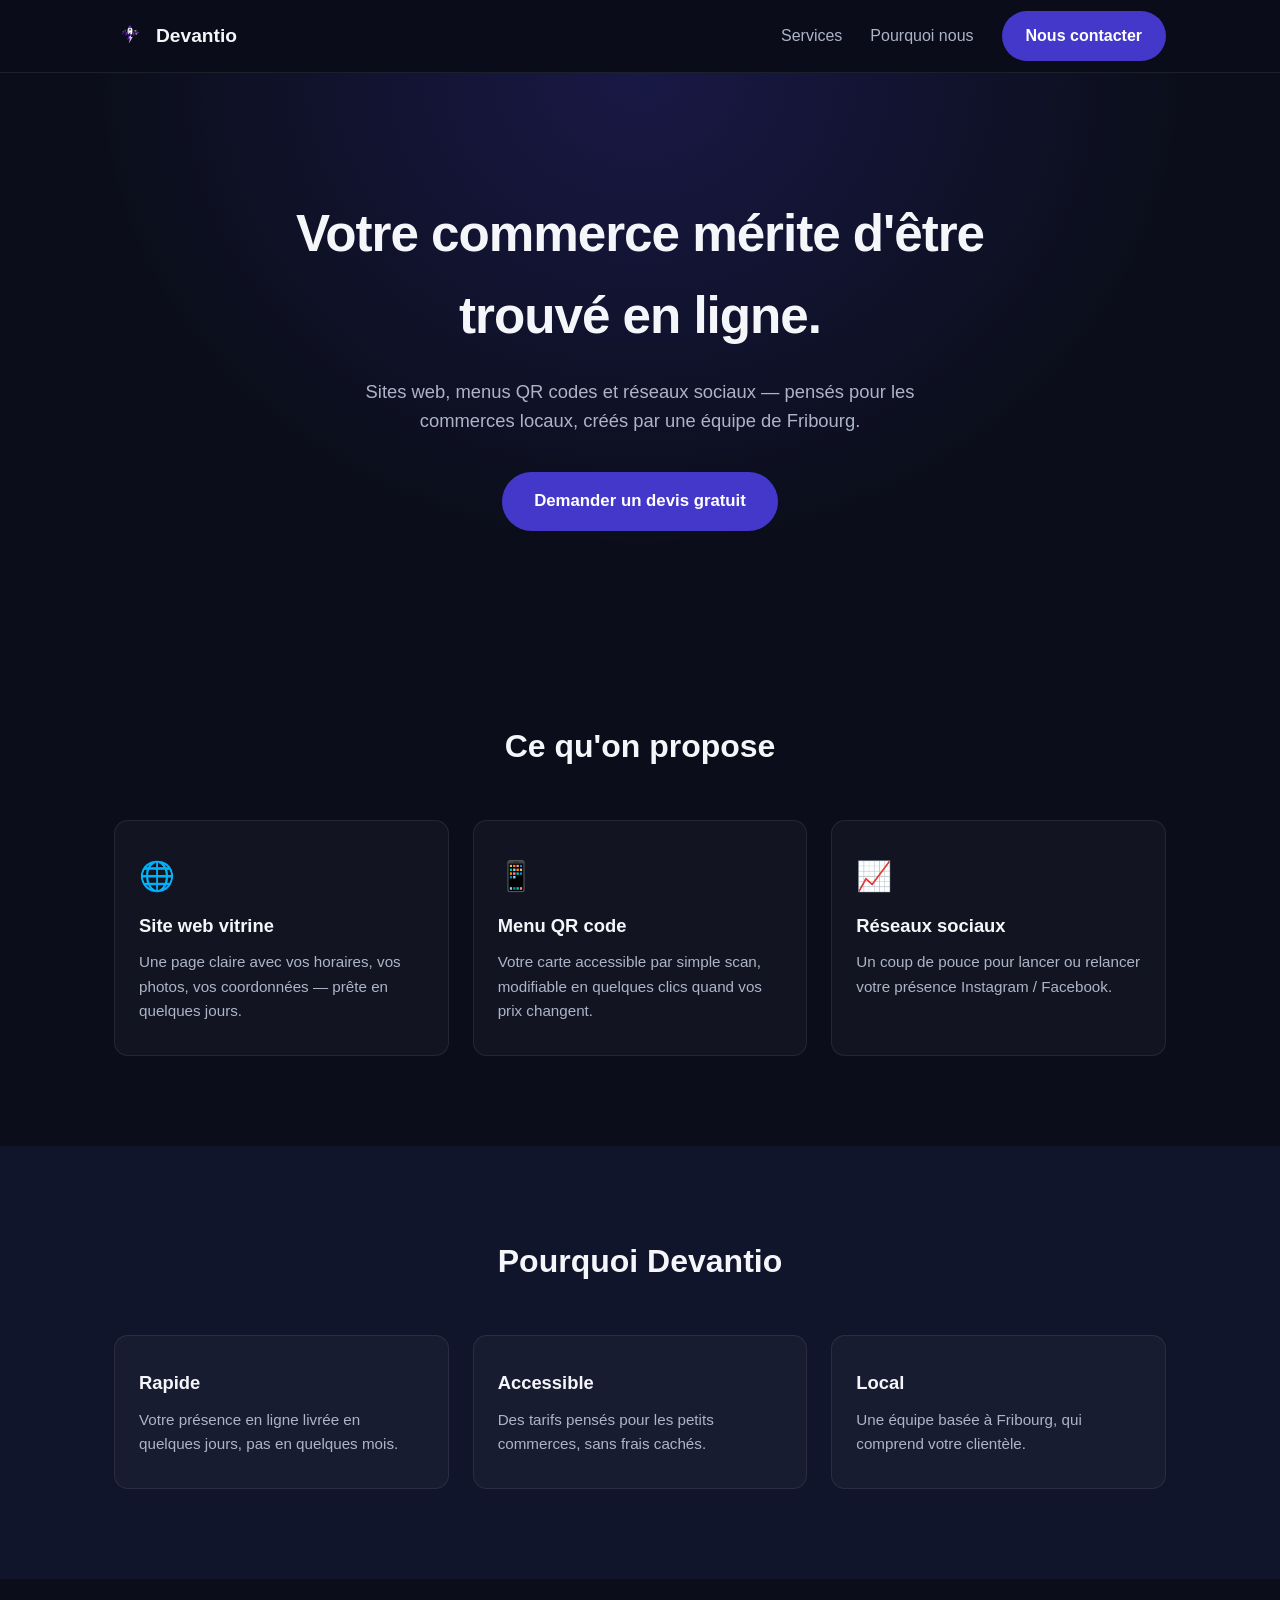
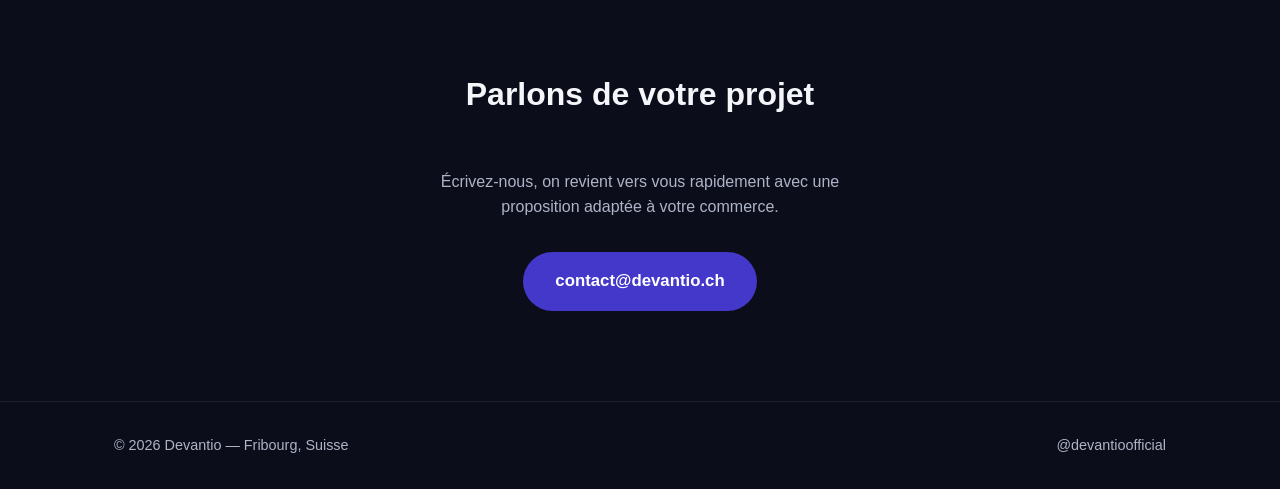
==== index.html @ 6ce97e8b "Scaffold initial du site Devantio (hero, services, contact)" ====
<!DOCTYPE html>
<html lang="fr">
<head>
<meta charset="UTF-8">
<meta name="viewport" content="width=device-width, initial-scale=1.0">
<title>Devantio — Agence digitale pour commerces locaux</title>
<meta name="description" content="Devantio aide les commerces locaux à avoir une vraie présence en ligne : sites web, menus QR codes, réseaux sociaux. Basé à Fribourg, Suisse.">
<link rel="icon" type="image/png" href="assets/logo.png">
<link rel="stylesheet" href="style.css">
</head>
<body>

<header class="nav">
  <div class="container nav-inner">
    <a href="#" class="brand">
      <img src="assets/logo.png" alt="Devantio" class="brand-logo">
      <span>Devantio</span>
    </a>
    <nav class="nav-links">
      <a href="#services">Services</a>
      <a href="#pourquoi">Pourquoi nous</a>
      <a href="#contact" class="btn btn-primary">Nous contacter</a>
    </nav>
  </div>
</header>

<section class="hero">
  <div class="container hero-inner">
    <h1>Votre commerce mérite d'être trouvé en ligne.</h1>
    <p class="hero-sub">Sites web, menus QR codes et réseaux sociaux — pensés pour les commerces locaux, créés par une équipe de Fribourg.</p>
    <a href="#contact" class="btn btn-primary btn-lg">Demander un devis gratuit</a>
  </div>
</section>

<section id="services" class="section">
  <div class="container">
    <h2>Ce qu'on propose</h2>
    <div class="cards">
      <div class="card">
        <div class="card-icon">🌐</div>
        <h3>Site web vitrine</h3>
        <p>Une page claire avec vos horaires, vos photos, vos coordonnées — prête en quelques jours.</p>
      </div>
      <div class="card">
        <div class="card-icon">📱</div>
        <h3>Menu QR code</h3>
        <p>Votre carte accessible par simple scan, modifiable en quelques clics quand vos prix changent.</p>
      </div>
      <div class="card">
        <div class="card-icon">📈</div>
        <h3>Réseaux sociaux</h3>
        <p>Un coup de pouce pour lancer ou relancer votre présence Instagram / Facebook.</p>
      </div>
    </div>
  </div>
</section>

<section id="pourquoi" class="section section-alt">
  <div class="container">
    <h2>Pourquoi Devantio</h2>
    <div class="cards">
      <div class="card">
        <h3>Rapide</h3>
        <p>Votre présence en ligne livrée en quelques jours, pas en quelques mois.</p>
      </div>
      <div class="card">
        <h3>Accessible</h3>
        <p>Des tarifs pensés pour les petits commerces, sans frais cachés.</p>
      </div>
      <div class="card">
        <h3>Local</h3>
        <p>Une équipe basée à Fribourg, qui comprend votre clientèle.</p>
      </div>
    </div>
  </div>
</section>

<section id="contact" class="section section-contact">
  <div class="container">
    <h2>Parlons de votre projet</h2>
    <p>Écrivez-nous, on revient vers vous rapidement avec une proposition adaptée à votre commerce.</p>
    <a href="mailto:contact@devantio.ch" class="btn btn-primary btn-lg">contact@devantio.ch</a>
  </div>
</section>

<footer class="footer">
  <div class="container footer-inner">
    <span>© 2026 Devantio — Fribourg, Suisse</span>
    <span>@devantioofficial</span>
  </div>
</footer>

</body>
</html>
---- style.css ----
:root {
  --indigo: #4338CA;
  --indigo-dark: #312E81;
  --bg: #0B0E1A;
  --bg-alt: #11152B;
  --text: #F5F6FA;
  --text-muted: #AEB4C8;
  --radius: 14px;
}

* { box-sizing: border-box; margin: 0; padding: 0; }

body {
  font-family: -apple-system, BlinkMacSystemFont, "Segoe UI", Roboto, sans-serif;
  background: var(--bg);
  color: var(--text);
  line-height: 1.6;
}

.container {
  max-width: 1100px;
  margin: 0 auto;
  padding: 0 24px;
}

a { color: inherit; text-decoration: none; }

/* Nav */
.nav {
  position: sticky;
  top: 0;
  background: rgba(11,14,26,0.85);
  backdrop-filter: blur(8px);
  border-bottom: 1px solid rgba(255,255,255,0.08);
  z-index: 10;
}
.nav-inner {
  display: flex;
  align-items: center;
  justify-content: space-between;
  height: 72px;
}
.brand {
  display: flex;
  align-items: center;
  gap: 10px;
  font-weight: 700;
  font-size: 1.2rem;
}
.brand-logo { width: 32px; height: 32px; border-radius: 8px; }
.nav-links { display: flex; align-items: center; gap: 28px; }
.nav-links a:not(.btn) { color: var(--text-muted); font-weight: 500; }
.nav-links a:not(.btn):hover { color: var(--text); }

/* Buttons */
.btn {
  display: inline-block;
  padding: 12px 24px;
  border-radius: 999px;
  font-weight: 600;
  transition: transform 0.15s ease, opacity 0.15s ease;
}
.btn-primary { background: var(--indigo); color: white; }
.btn-primary:hover { opacity: 0.9; transform: translateY(-1px); }
.btn-lg { padding: 16px 32px; font-size: 1.05rem; }

/* Hero */
.hero {
  padding: 120px 0 100px;
  text-align: center;
  background: radial-gradient(ellipse at top, rgba(67,56,202,0.25), transparent 60%);
}
.hero h1 {
  font-size: clamp(2rem, 5vw, 3.2rem);
  font-weight: 800;
  max-width: 760px;
  margin: 0 auto 20px;
  letter-spacing: -0.02em;
}
.hero-sub {
  color: var(--text-muted);
  font-size: 1.15rem;
  max-width: 560px;
  margin: 0 auto 36px;
}

/* Sections */
.section { padding: 90px 0; }
.section-alt { background: var(--bg-alt); }
.section h2 {
  font-size: 2rem;
  font-weight: 700;
  text-align: center;
  margin-bottom: 48px;
}

.cards {
  display: grid;
  grid-template-columns: repeat(auto-fit, minmax(230px, 1fr));
  gap: 24px;
}
.card {
  background: rgba(255,255,255,0.03);
  border: 1px solid rgba(255,255,255,0.08);
  border-radius: var(--radius);
  padding: 32px 24px;
}
.card-icon { font-size: 1.8rem; margin-bottom: 12px; }
.card h3 { font-size: 1.15rem; margin-bottom: 10px; }
.card p { color: var(--text-muted); font-size: 0.95rem; }

.section-contact {
  text-align: center;
}
.section-contact p {
  color: var(--text-muted);
  max-width: 480px;
  margin: 0 auto 32px;
}

/* Footer */
.footer {
  border-top: 1px solid rgba(255,255,255,0.08);
  padding: 32px 0;
}
.footer-inner {
  display: flex;
  justify-content: space-between;
  flex-wrap: wrap;
  gap: 12px;
  color: var(--text-muted);
  font-size: 0.9rem;
}

@media (max-width: 640px) {
  .nav-links { gap: 14px; }
  .nav-links a:not(.btn) { display: none; }
  .hero { padding: 90px 0 70px; }
}
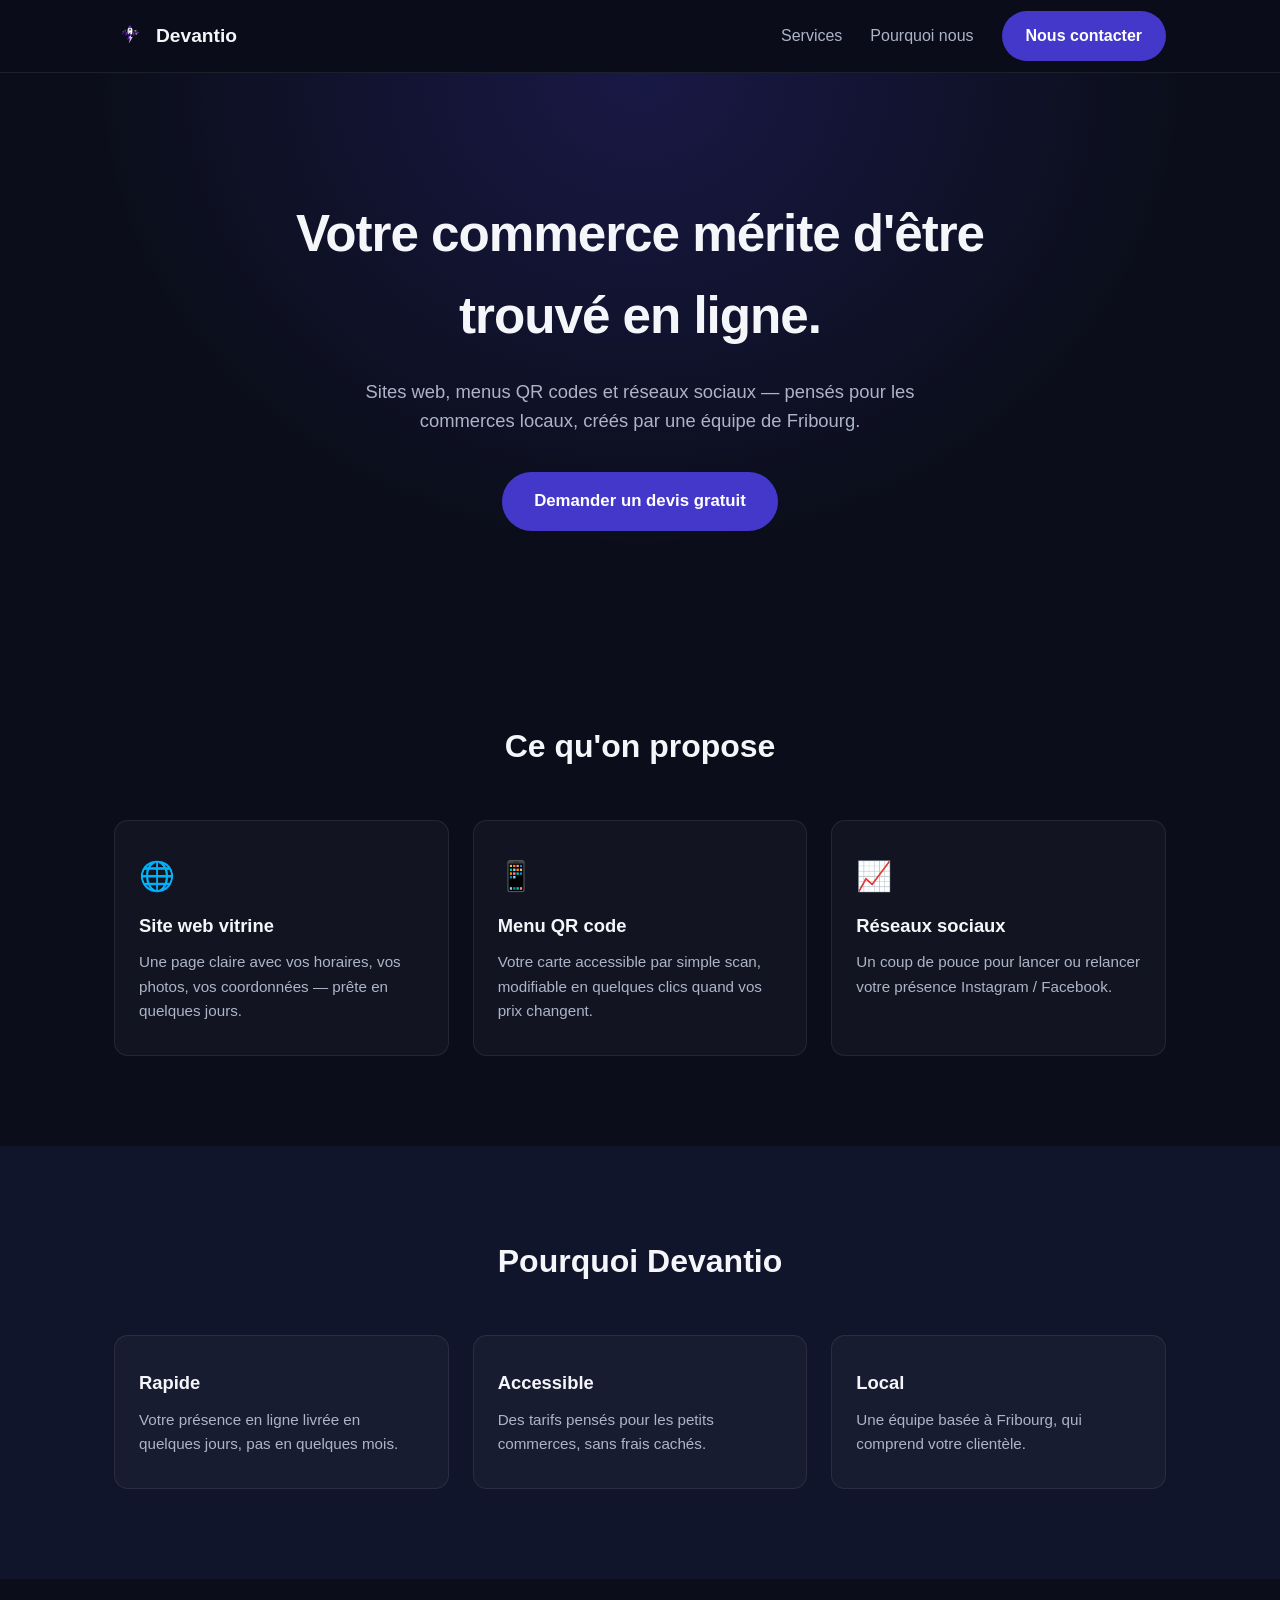
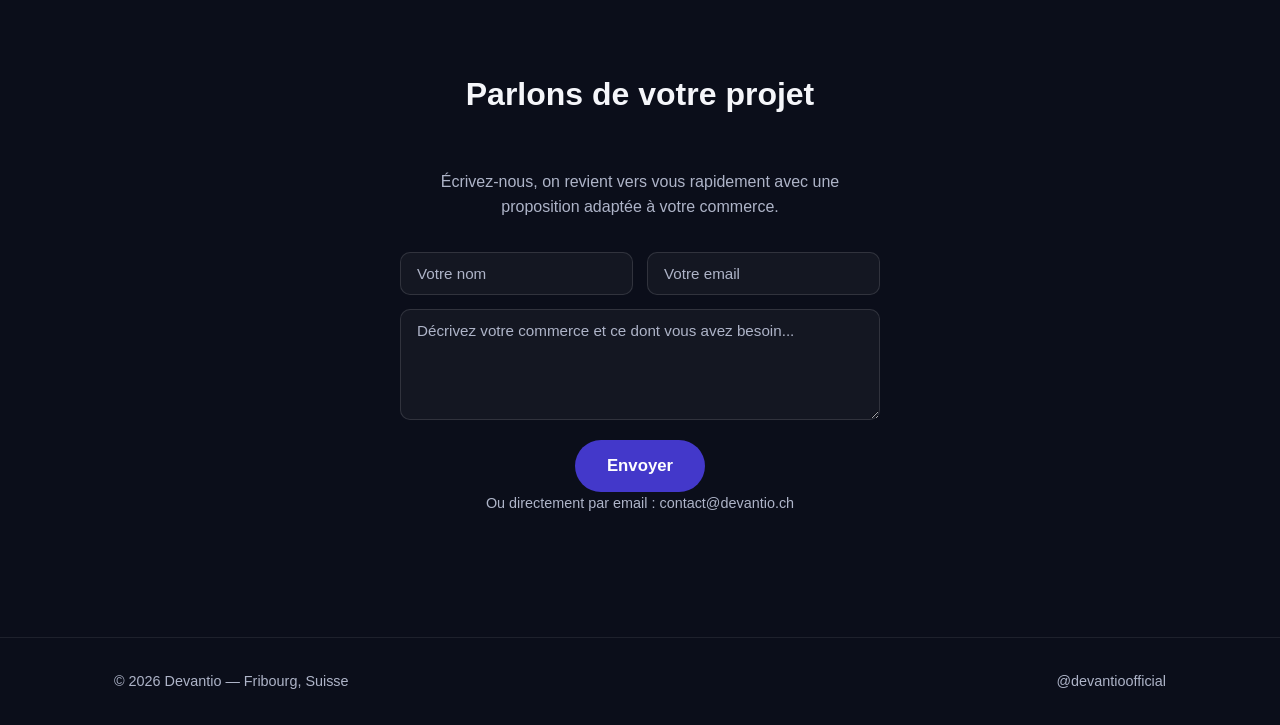
==== commit 1a6e3e90: "Ajoute un formulaire de contact fonctionnel Co-Authored-By: Claude Sonnet 5 <noreply@anthropic.com>" ====
--- a/index.html
+++ b/index.html
@@ -79,7 +79,21 @@
   <div class="container">
     <h2>Parlons de votre projet</h2>
     <p>Écrivez-nous, on revient vers vous rapidement avec une proposition adaptée à votre commerce.</p>
-    <a href="mailto:contact@devantio.ch" class="btn btn-primary btn-lg">contact@devantio.ch</a>
+
+    <form class="contact-form" action="https://formsubmit.co/REMPLACE_PAR_TON_EMAIL@gmail.com" method="POST">
+      <input type="hidden" name="_subject" value="Nouveau message depuis le site Devantio">
+      <input type="hidden" name="_template" value="table">
+      <input type="text" name="_honey" style="display:none" tabindex="-1" autocomplete="off">
+
+      <div class="form-row">
+        <input type="text" name="Nom" placeholder="Votre nom" required>
+        <input type="email" name="Email" placeholder="Votre email" required>
+      </div>
+      <textarea name="Message" placeholder="Décrivez votre commerce et ce dont vous avez besoin..." rows="5" required></textarea>
+      <button type="submit" class="btn btn-primary btn-lg">Envoyer</button>
+    </form>
+
+    <p class="contact-alt">Ou directement par email : <a href="mailto:contact@devantio.ch">contact@devantio.ch</a></p>
   </div>
 </section>
 
--- a/style.css
+++ b/style.css
@@ -112,10 +112,60 @@
 .section-contact {
   text-align: center;
 }
-.section-contact p {
+.section-contact > .container > p {
   color: var(--text-muted);
   max-width: 480px;
   margin: 0 auto 32px;
+}
+
+/* Contact form */
+.contact-form {
+  max-width: 480px;
+  margin: 0 auto;
+  display: flex;
+  flex-direction: column;
+  gap: 14px;
+  text-align: left;
+}
+.form-row {
+  display: flex;
+  gap: 14px;
+}
+.contact-form input,
+.contact-form textarea {
+  width: 100%;
+  background: rgba(255,255,255,0.04);
+  border: 1px solid rgba(255,255,255,0.12);
+  border-radius: 10px;
+  padding: 12px 16px;
+  color: var(--text);
+  font-family: inherit;
+  font-size: 0.95rem;
+}
+.contact-form input::placeholder,
+.contact-form textarea::placeholder {
+  color: var(--text-muted);
+}
+.contact-form input:focus,
+.contact-form textarea:focus {
+  outline: none;
+  border-color: var(--indigo);
+}
+.contact-form textarea { resize: vertical; }
+.contact-form button {
+  border: none;
+  cursor: pointer;
+  align-self: center;
+  margin-top: 6px;
+}
+.contact-alt {
+  margin-top: 24px;
+  color: var(--text-muted);
+  font-size: 0.9rem;
+}
+
+@media (max-width: 560px) {
+  .form-row { flex-direction: column; }
 }
 
 /* Footer */
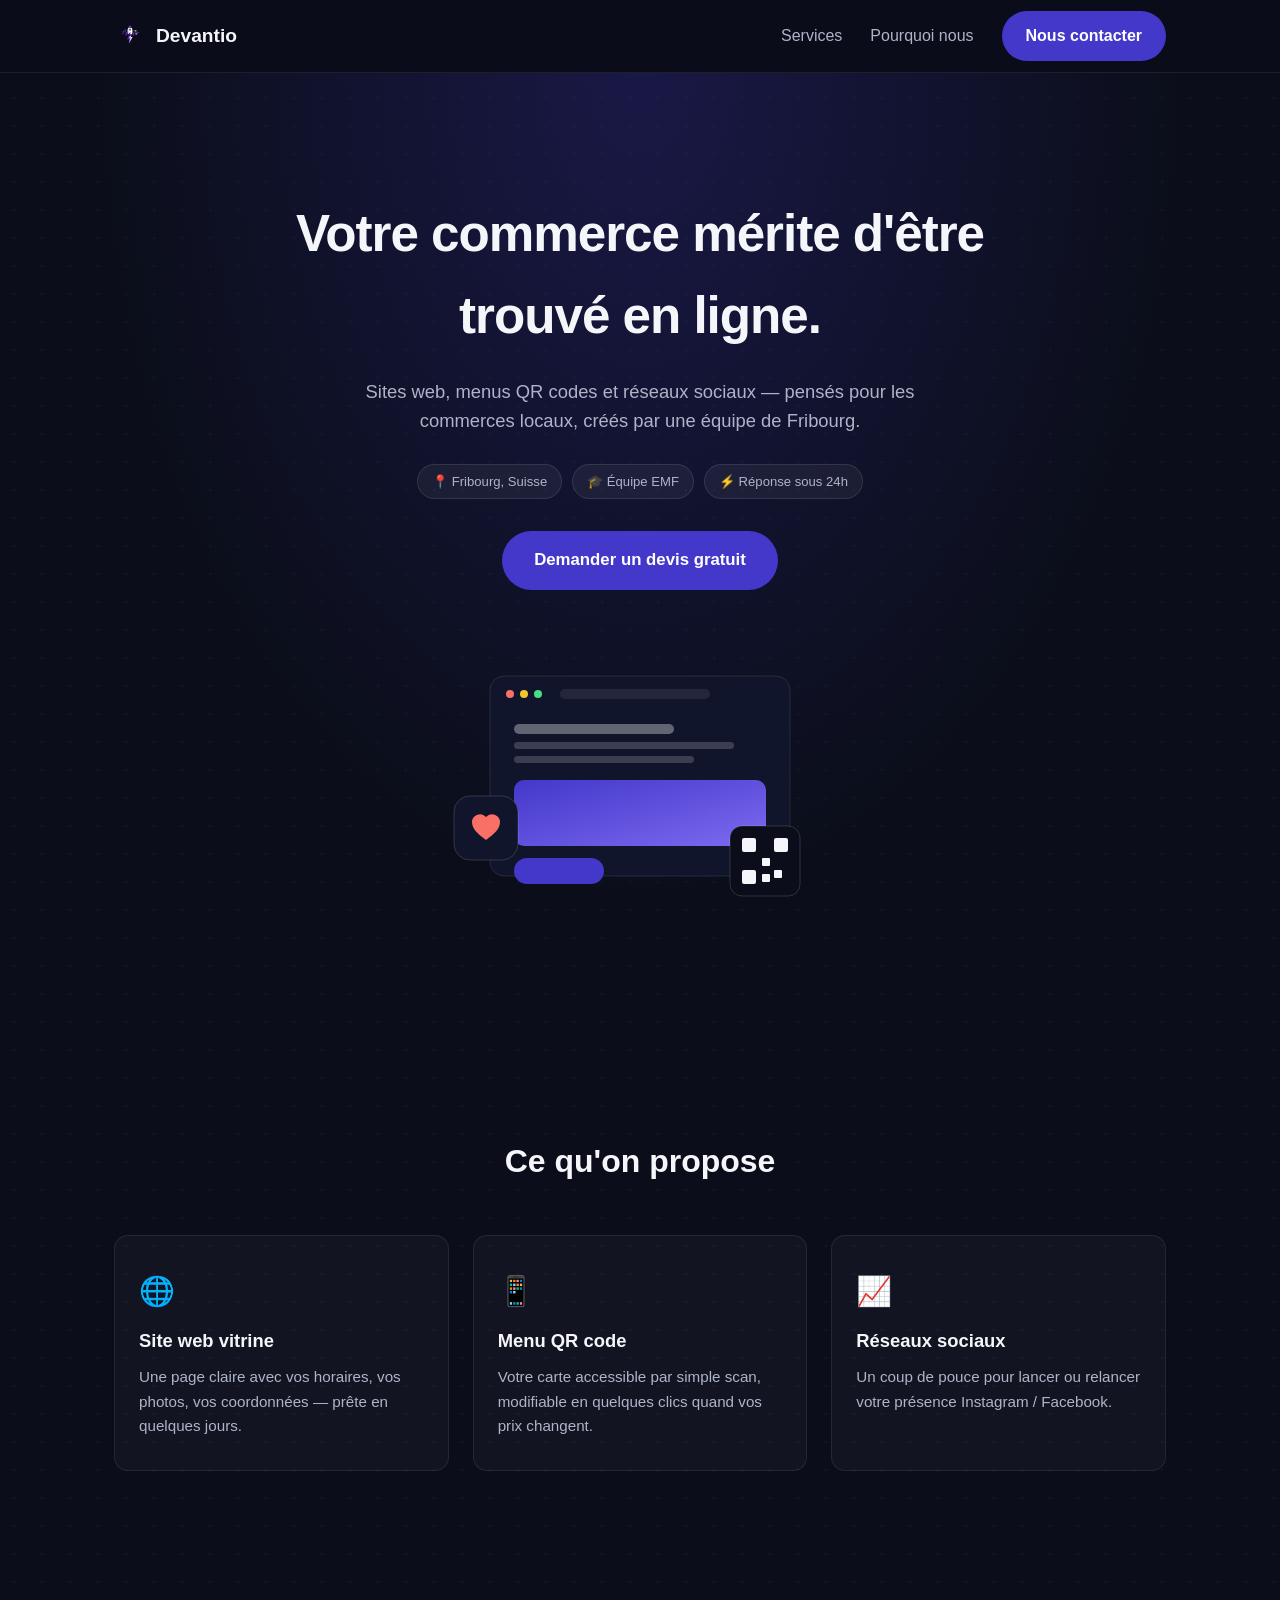
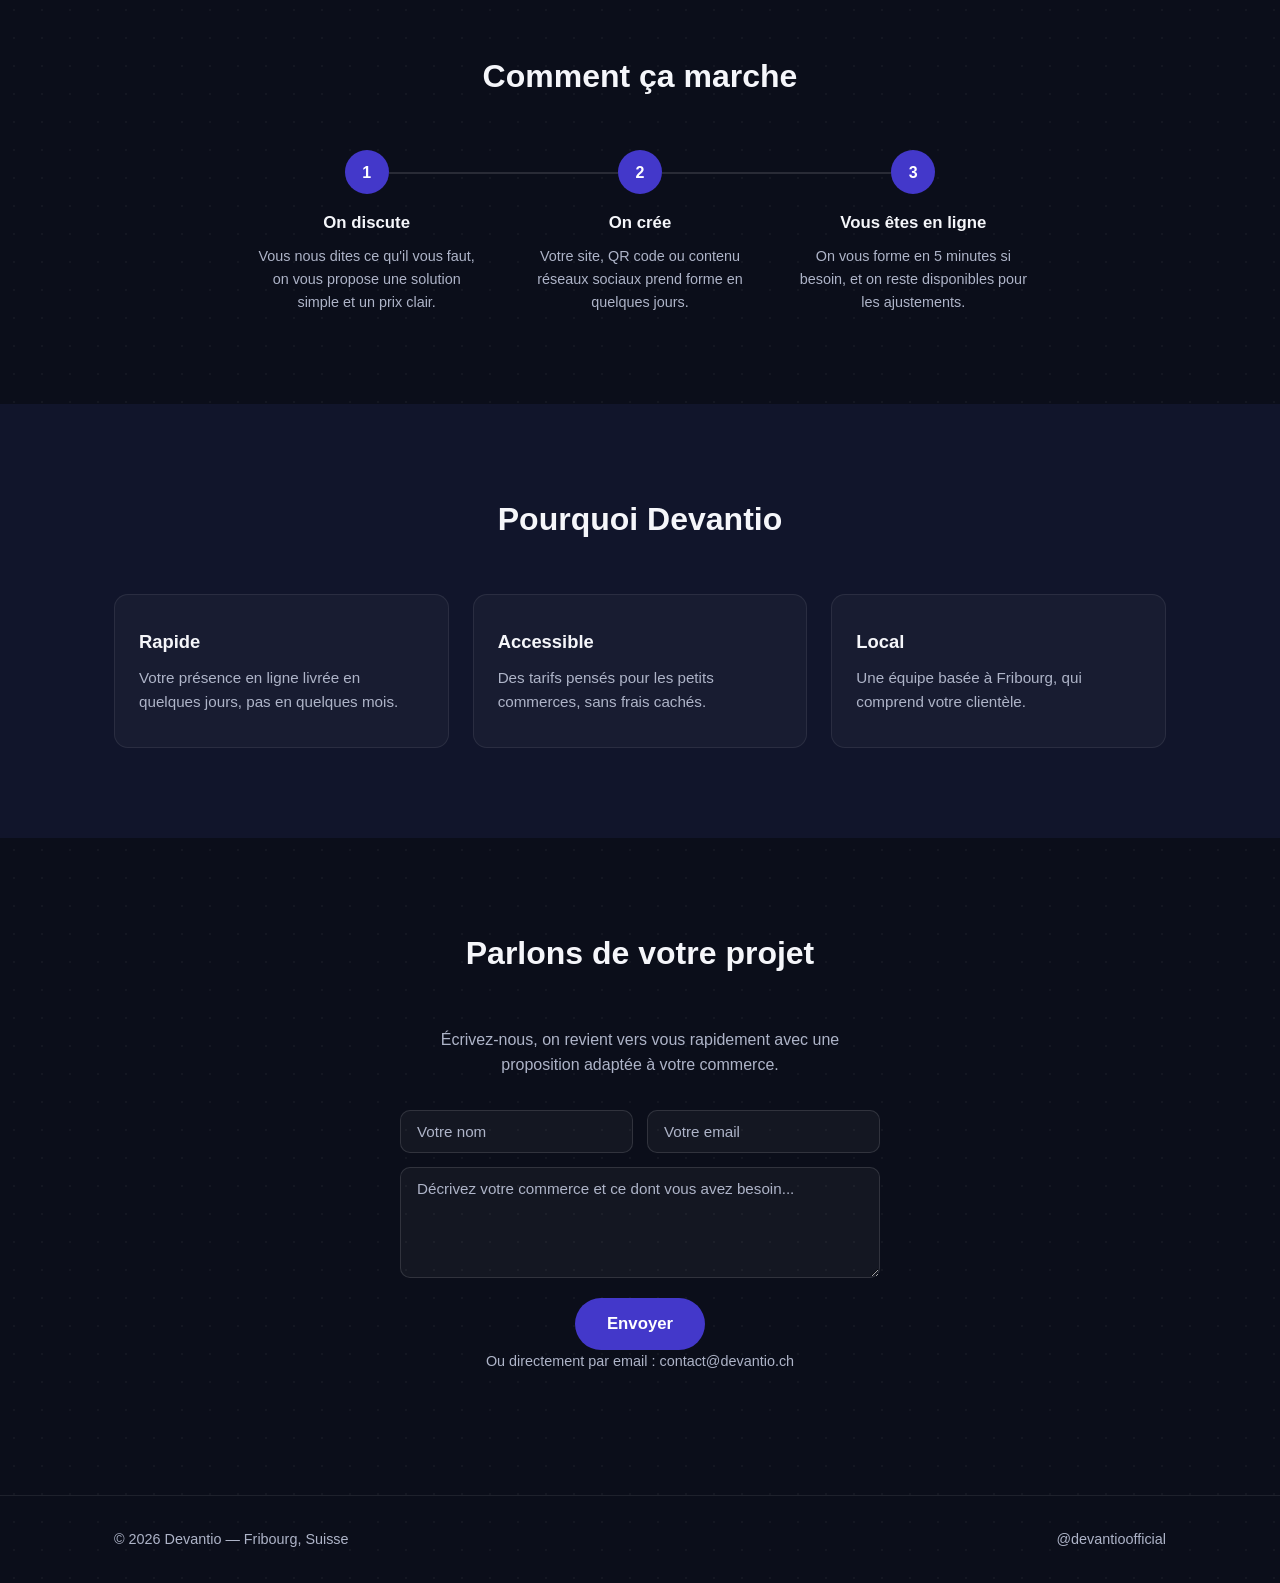
==== commit 719c9a54: "Ajoute illustration hero, badges, étapes et animations au scroll Co-Authored-By: Claude Sonnet 5 <no" ====
--- a/index.html
+++ b/index.html
@@ -8,6 +8,8 @@
 <link rel="icon" type="image/png" href="assets/logo.png">
 <link rel="stylesheet" href="style.css">
 </head>
+
+<!-- Pas de JS tiers ni de tracking : juste une petite animation d'apparition au scroll (script.js) -->
 <body>
 
 <header class="nav">
@@ -26,27 +28,74 @@
 
 <section class="hero">
   <div class="container hero-inner">
-    <h1>Votre commerce mérite d'être trouvé en ligne.</h1>
-    <p class="hero-sub">Sites web, menus QR codes et réseaux sociaux — pensés pour les commerces locaux, créés par une équipe de Fribourg.</p>
-    <a href="#contact" class="btn btn-primary btn-lg">Demander un devis gratuit</a>
+    <h1 class="reveal">Votre commerce mérite d'être trouvé en ligne.</h1>
+    <p class="hero-sub reveal">Sites web, menus QR codes et réseaux sociaux — pensés pour les commerces locaux, créés par une équipe de Fribourg.</p>
+    <div class="badges reveal">
+      <span class="badge">📍 Fribourg, Suisse</span>
+      <span class="badge">🎓 Équipe EMF</span>
+      <span class="badge">⚡ Réponse sous 24h</span>
+    </div>
+    <a href="#contact" class="btn btn-primary btn-lg reveal">Demander un devis gratuit</a>
+
+    <div class="hero-visual reveal" aria-hidden="true">
+      <svg viewBox="0 0 420 300" xmlns="http://www.w3.org/2000/svg">
+        <defs>
+          <linearGradient id="heroGrad" x1="0" y1="0" x2="1" y2="1">
+            <stop offset="0%" stop-color="#4338CA"/>
+            <stop offset="100%" stop-color="#7C6AF0"/>
+          </linearGradient>
+        </defs>
+
+        <rect x="60" y="30" width="300" height="200" rx="14" fill="#11152B" stroke="rgba(255,255,255,0.1)"/>
+        <circle cx="80" cy="48" r="4" fill="#F97066"/>
+        <circle cx="94" cy="48" r="4" fill="#F4C430"/>
+        <circle cx="108" cy="48" r="4" fill="#4ADE80"/>
+        <rect x="130" y="43" width="150" height="10" rx="5" fill="rgba(255,255,255,0.08)"/>
+
+        <rect x="84" y="78" width="160" height="10" rx="5" fill="rgba(245,246,250,0.35)"/>
+        <rect x="84" y="96" width="220" height="7" rx="3.5" fill="rgba(245,246,250,0.18)"/>
+        <rect x="84" y="110" width="180" height="7" rx="3.5" fill="rgba(245,246,250,0.18)"/>
+
+        <rect x="84" y="134" width="252" height="66" rx="10" fill="url(#heroGrad)"/>
+
+        <rect x="84" y="212" width="90" height="26" rx="13" fill="#4338CA"/>
+
+        <g transform="translate(300,180)">
+          <rect x="0" y="0" width="70" height="70" rx="12" fill="#0B0E1A" stroke="rgba(255,255,255,0.15)"/>
+          <g fill="#F5F6FA">
+            <rect x="12" y="12" width="14" height="14" rx="2"/>
+            <rect x="44" y="12" width="14" height="14" rx="2"/>
+            <rect x="12" y="44" width="14" height="14" rx="2"/>
+            <rect x="32" y="32" width="8" height="8" rx="1"/>
+            <rect x="44" y="44" width="8" height="8" rx="1"/>
+            <rect x="32" y="48" width="8" height="8" rx="1"/>
+          </g>
+        </g>
+
+        <g transform="translate(24,150)">
+          <rect x="0" y="0" width="64" height="64" rx="16" fill="#11152B" stroke="rgba(255,255,255,0.15)"/>
+          <path d="M32 44c8-6 14-11 14-18a8 8 0 0 0-14-5 8 8 0 0 0-14 5c0 7 6 12 14 18z" fill="#F97066"/>
+        </g>
+      </svg>
+    </div>
   </div>
 </section>
 
 <section id="services" class="section">
   <div class="container">
-    <h2>Ce qu'on propose</h2>
+    <h2 class="reveal">Ce qu'on propose</h2>
     <div class="cards">
-      <div class="card">
+      <div class="card reveal">
         <div class="card-icon">🌐</div>
         <h3>Site web vitrine</h3>
         <p>Une page claire avec vos horaires, vos photos, vos coordonnées — prête en quelques jours.</p>
       </div>
-      <div class="card">
+      <div class="card reveal">
         <div class="card-icon">📱</div>
         <h3>Menu QR code</h3>
         <p>Votre carte accessible par simple scan, modifiable en quelques clics quand vos prix changent.</p>
       </div>
-      <div class="card">
+      <div class="card reveal">
         <div class="card-icon">📈</div>
         <h3>Réseaux sociaux</h3>
         <p>Un coup de pouce pour lancer ou relancer votre présence Instagram / Facebook.</p>
@@ -55,19 +104,42 @@
   </div>
 </section>
 
+<section id="comment" class="section">
+  <div class="container">
+    <h2 class="reveal">Comment ça marche</h2>
+    <div class="steps">
+      <div class="step reveal">
+        <div class="step-num">1</div>
+        <h3>On discute</h3>
+        <p>Vous nous dites ce qu'il vous faut, on vous propose une solution simple et un prix clair.</p>
+      </div>
+      <div class="step reveal">
+        <div class="step-num">2</div>
+        <h3>On crée</h3>
+        <p>Votre site, QR code ou contenu réseaux sociaux prend forme en quelques jours.</p>
+      </div>
+      <div class="step reveal">
+        <div class="step-num">3</div>
+        <h3>Vous êtes en ligne</h3>
+        <p>On vous forme en 5 minutes si besoin, et on reste disponibles pour les ajustements.</p>
+      </div>
+    </div>
+  </div>
+</section>
+
 <section id="pourquoi" class="section section-alt">
   <div class="container">
-    <h2>Pourquoi Devantio</h2>
+    <h2 class="reveal">Pourquoi Devantio</h2>
     <div class="cards">
-      <div class="card">
+      <div class="card reveal">
         <h3>Rapide</h3>
         <p>Votre présence en ligne livrée en quelques jours, pas en quelques mois.</p>
       </div>
-      <div class="card">
+      <div class="card reveal">
         <h3>Accessible</h3>
         <p>Des tarifs pensés pour les petits commerces, sans frais cachés.</p>
       </div>
-      <div class="card">
+      <div class="card reveal">
         <h3>Local</h3>
         <p>Une équipe basée à Fribourg, qui comprend votre clientèle.</p>
       </div>
@@ -80,7 +152,7 @@
     <h2>Parlons de votre projet</h2>
     <p>Écrivez-nous, on revient vers vous rapidement avec une proposition adaptée à votre commerce.</p>
 
-    <form class="contact-form" action="https://formsubmit.co/REMPLACE_PAR_TON_EMAIL@gmail.com" method="POST">
+    <form class="contact-form" action="https://formsubmit.co/trivex.ytb@gmail.com" method="POST">
       <input type="hidden" name="_subject" value="Nouveau message depuis le site Devantio">
       <input type="hidden" name="_template" value="table">
       <input type="text" name="_honey" style="display:none" tabindex="-1" autocomplete="off">
@@ -104,5 +176,6 @@
   </div>
 </footer>
 
+<script src="script.js"></script>
 </body>
 </html>
--- a/style.css
+++ b/style.css
@@ -12,9 +12,27 @@
 
 body {
   font-family: -apple-system, BlinkMacSystemFont, "Segoe UI", Roboto, sans-serif;
-  background: var(--bg);
+  background-color: var(--bg);
+  background-image: radial-gradient(rgba(255,255,255,0.035) 1px, transparent 1px);
+  background-size: 28px 28px;
   color: var(--text);
   line-height: 1.6;
+}
+
+/* Scroll reveal (progressive enhancement, no effect without JS) */
+body.js .reveal {
+  opacity: 0;
+  transform: translateY(24px);
+  transition: opacity 0.6s ease, transform 0.6s ease;
+}
+body.js .reveal.in-view { opacity: 1; transform: translateY(0); }
+body.js .cards .reveal:nth-child(2) { transition-delay: 0.1s; }
+body.js .cards .reveal:nth-child(3) { transition-delay: 0.2s; }
+body.js .steps .reveal:nth-child(2) { transition-delay: 0.12s; }
+body.js .steps .reveal:nth-child(3) { transition-delay: 0.24s; }
+
+@media (prefers-reduced-motion: reduce) {
+  body.js .reveal { transition: none; opacity: 1; transform: none; }
 }
 
 .container {
@@ -81,7 +99,41 @@
   color: var(--text-muted);
   font-size: 1.15rem;
   max-width: 560px;
-  margin: 0 auto 36px;
+  margin: 0 auto 28px;
+}
+
+.badges {
+  display: flex;
+  justify-content: center;
+  gap: 10px;
+  flex-wrap: wrap;
+  margin: 0 auto 32px;
+}
+.badge {
+  display: inline-flex;
+  align-items: center;
+  gap: 6px;
+  background: rgba(255,255,255,0.05);
+  border: 1px solid rgba(255,255,255,0.1);
+  padding: 6px 14px;
+  border-radius: 999px;
+  font-size: 0.82rem;
+  color: var(--text-muted);
+}
+
+.hero-visual {
+  max-width: 420px;
+  margin: 56px auto 0;
+  animation: float 6s ease-in-out infinite;
+}
+.hero-visual svg { width: 100%; height: auto; display: block; }
+
+@keyframes float {
+  0%, 100% { transform: translateY(0); }
+  50% { transform: translateY(-10px); }
+}
+@media (prefers-reduced-motion: reduce) {
+  .hero-visual { animation: none; }
 }
 
 /* Sections */
@@ -104,10 +156,60 @@
   border: 1px solid rgba(255,255,255,0.08);
   border-radius: var(--radius);
   padding: 32px 24px;
+  transition: transform 0.25s ease, box-shadow 0.25s ease, border-color 0.25s ease;
+}
+.card:hover {
+  transform: translateY(-6px);
+  border-color: rgba(67,56,202,0.5);
+  box-shadow: 0 12px 30px rgba(67,56,202,0.22);
 }
 .card-icon { font-size: 1.8rem; margin-bottom: 12px; }
 .card h3 { font-size: 1.15rem; margin-bottom: 10px; }
 .card p { color: var(--text-muted); font-size: 0.95rem; }
+
+/* Steps ("Comment ça marche") */
+.steps {
+  display: flex;
+  justify-content: center;
+  max-width: 820px;
+  margin: 0 auto;
+}
+.step {
+  flex: 1;
+  text-align: center;
+  padding: 0 20px;
+  position: relative;
+}
+.step-num {
+  width: 44px;
+  height: 44px;
+  border-radius: 50%;
+  background: var(--indigo);
+  color: #fff;
+  font-weight: 700;
+  display: flex;
+  align-items: center;
+  justify-content: center;
+  margin: 0 auto 16px;
+  position: relative;
+  z-index: 2;
+}
+.step h3 { font-size: 1.05rem; margin-bottom: 8px; }
+.step p { color: var(--text-muted); font-size: 0.9rem; }
+.step:not(:last-child)::after {
+  content: '';
+  position: absolute;
+  top: 22px;
+  left: calc(50% + 22px);
+  right: calc(-50% + 22px);
+  height: 2px;
+  background: rgba(255,255,255,0.12);
+  z-index: 1;
+}
+@media (max-width: 720px) {
+  .steps { flex-direction: column; gap: 40px; }
+  .step:not(:last-child)::after { display: none; }
+}
 
 .section-contact {
   text-align: center;
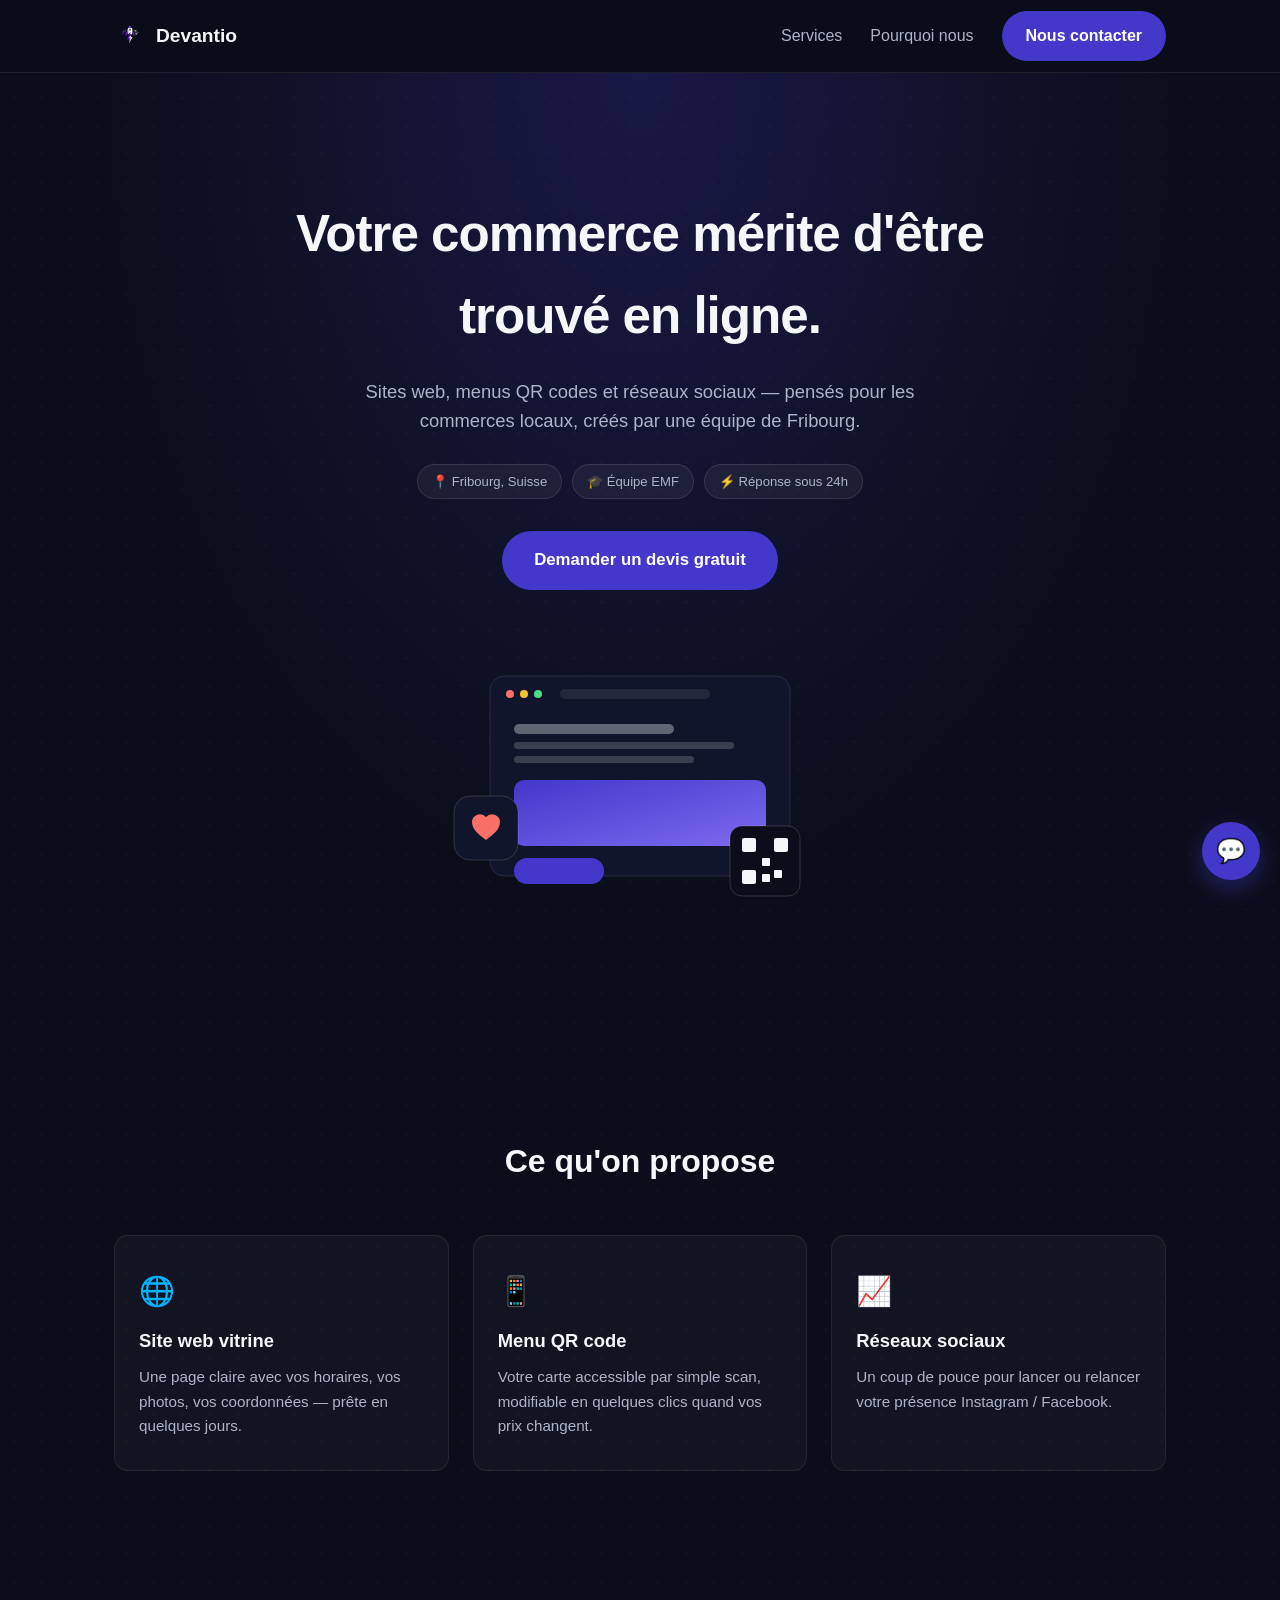
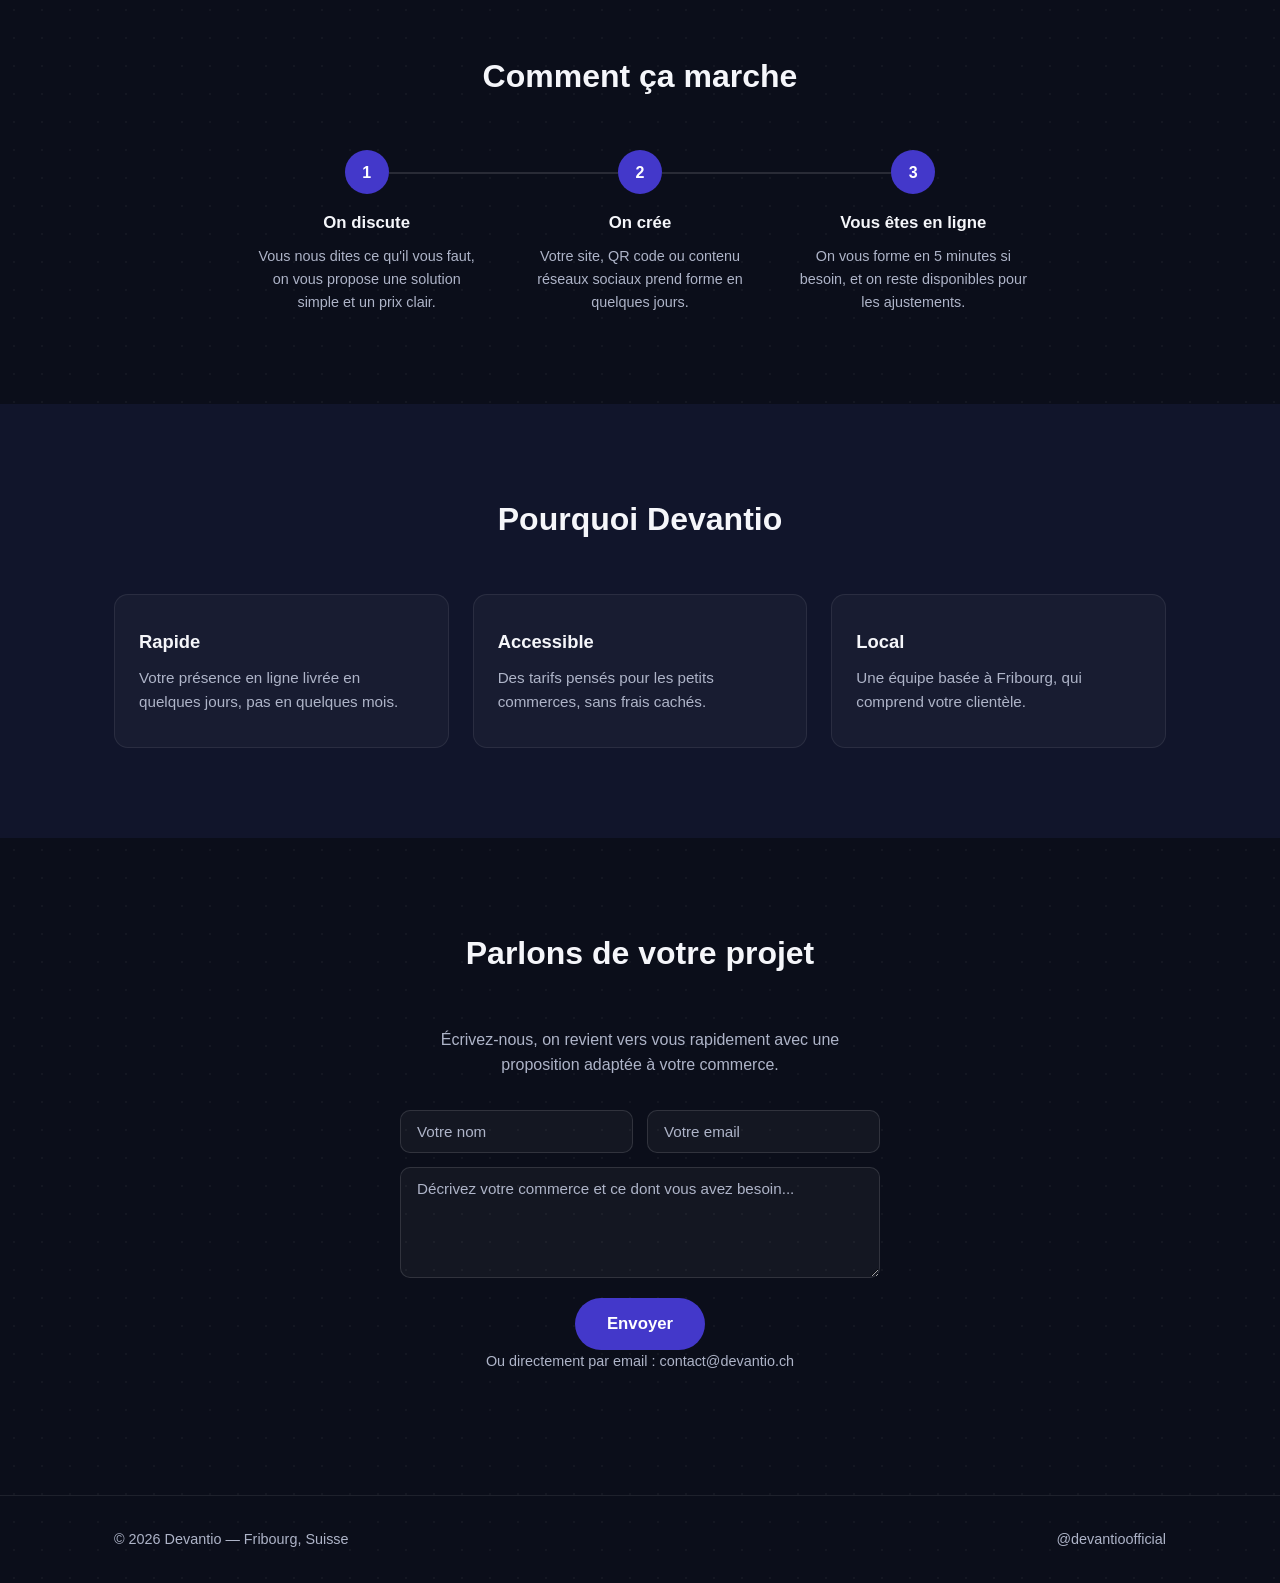
==== commit 821f6ab2: "Ajoute un assistant de chat (réponses pré-programmées par mots-clés) Co-Authored-By: Claude Sonnet 5" ====
--- a/index.html
+++ b/index.html
@@ -5,6 +5,17 @@
 <meta name="viewport" content="width=device-width, initial-scale=1.0">
 <title>Devantio — Agence digitale pour commerces locaux</title>
 <meta name="description" content="Devantio aide les commerces locaux à avoir une vraie présence en ligne : sites web, menus QR codes, réseaux sociaux. Basé à Fribourg, Suisse.">
+
+<meta property="og:type" content="website">
+<meta property="og:title" content="Devantio — Agence digitale pour commerces locaux">
+<meta property="og:description" content="Sites web, menus QR codes et réseaux sociaux pour les commerces locaux. Créé par une équipe de Fribourg.">
+<meta property="og:image" content="https://trivex-ia.github.io/Devantio/assets/logo.png">
+<meta property="og:url" content="https://trivex-ia.github.io/Devantio/">
+<meta name="twitter:card" content="summary">
+<meta name="twitter:title" content="Devantio — Agence digitale pour commerces locaux">
+<meta name="twitter:description" content="Sites web, menus QR codes et réseaux sociaux pour les commerces locaux de Fribourg.">
+<meta name="twitter:image" content="https://trivex-ia.github.io/Devantio/assets/logo.png">
+
 <link rel="icon" type="image/png" href="assets/logo.png">
 <link rel="stylesheet" href="style.css">
 </head>
@@ -176,6 +187,37 @@
   </div>
 </footer>
 
+<div class="chat-widget" id="chatWidget">
+  <button class="chat-toggle" id="chatToggle" aria-label="Ouvrir l'assistant Devantio">
+    <span id="chatToggleIcon">💬</span>
+  </button>
+
+  <div class="chat-panel" id="chatPanel" hidden>
+    <div class="chat-header">
+      <div>
+        <strong>Assistant Devantio</strong>
+        <span class="chat-sub">Répond à vos questions fréquentes</span>
+      </div>
+      <button class="chat-close" id="chatClose" aria-label="Fermer l'assistant">✕</button>
+    </div>
+
+    <div class="chat-messages" id="chatMessages"></div>
+
+    <div class="chat-quick" id="chatQuick">
+      <button type="button" class="chip">Quels services ?</button>
+      <button type="button" class="chip">Combien ça coûte ?</button>
+      <button type="button" class="chip">Combien de temps ?</button>
+      <button type="button" class="chip">Comment vous contacter ?</button>
+    </div>
+
+    <form class="chat-input-row" id="chatForm">
+      <input type="text" id="chatInput" placeholder="Écrivez votre question..." autocomplete="off">
+      <button type="submit" aria-label="Envoyer">➤</button>
+    </form>
+  </div>
+</div>
+
 <script src="script.js"></script>
+<script src="chat-assistant.js"></script>
 </body>
 </html>
--- a/style.css
+++ b/style.css
@@ -289,3 +289,158 @@
   .nav-links a:not(.btn) { display: none; }
   .hero { padding: 90px 0 70px; }
 }
+
+/* Chat widget */
+.chat-widget {
+  position: fixed;
+  right: 20px;
+  bottom: 20px;
+  z-index: 50;
+}
+.chat-toggle {
+  width: 58px;
+  height: 58px;
+  border-radius: 50%;
+  border: none;
+  background: var(--indigo);
+  color: #fff;
+  font-size: 1.5rem;
+  cursor: pointer;
+  box-shadow: 0 8px 24px rgba(67,56,202,0.45);
+  transition: transform 0.2s ease;
+}
+.chat-toggle:hover { transform: scale(1.06); }
+
+.chat-panel {
+  position: absolute;
+  bottom: 72px;
+  right: 0;
+  width: 340px;
+  max-width: calc(100vw - 32px);
+  height: 440px;
+  max-height: calc(100vh - 140px);
+  background: var(--bg-alt);
+  border: 1px solid rgba(255,255,255,0.1);
+  border-radius: var(--radius);
+  box-shadow: 0 20px 50px rgba(0,0,0,0.5);
+  display: flex;
+  flex-direction: column;
+  overflow: hidden;
+  animation: chatIn 0.2s ease;
+}
+.chat-panel[hidden] { display: none; }
+@keyframes chatIn {
+  from { opacity: 0; transform: translateY(12px); }
+  to { opacity: 1; transform: translateY(0); }
+}
+
+.chat-header {
+  display: flex;
+  align-items: center;
+  justify-content: space-between;
+  padding: 14px 16px;
+  background: var(--indigo-dark);
+  flex-shrink: 0;
+}
+.chat-header strong { display: block; font-size: 0.95rem; }
+.chat-sub { display: block; font-size: 0.75rem; color: rgba(245,246,250,0.75); margin-top: 2px; }
+.chat-close {
+  background: none;
+  border: none;
+  color: #fff;
+  font-size: 1rem;
+  cursor: pointer;
+  padding: 4px;
+  opacity: 0.8;
+}
+.chat-close:hover { opacity: 1; }
+
+.chat-messages {
+  flex: 1;
+  overflow-y: auto;
+  padding: 14px;
+  display: flex;
+  flex-direction: column;
+  gap: 10px;
+}
+.chat-msg {
+  max-width: 84%;
+  padding: 9px 13px;
+  border-radius: 14px;
+  font-size: 0.88rem;
+  line-height: 1.45;
+}
+.chat-msg.bot {
+  align-self: flex-start;
+  background: rgba(255,255,255,0.06);
+  border-bottom-left-radius: 4px;
+}
+.chat-msg.user {
+  align-self: flex-end;
+  background: var(--indigo);
+  color: #fff;
+  border-bottom-right-radius: 4px;
+}
+.chat-msg.typing { display: flex; gap: 4px; align-items: center; padding: 11px 13px; }
+.chat-msg.typing span {
+  width: 6px; height: 6px; border-radius: 50%;
+  background: var(--text-muted);
+  animation: chatTyping 1s infinite ease-in-out;
+}
+.chat-msg.typing span:nth-child(2) { animation-delay: 0.15s; }
+.chat-msg.typing span:nth-child(3) { animation-delay: 0.3s; }
+@keyframes chatTyping {
+  0%, 60%, 100% { opacity: 0.3; transform: translateY(0); }
+  30% { opacity: 1; transform: translateY(-3px); }
+}
+
+.chat-quick {
+  display: flex;
+  flex-wrap: wrap;
+  gap: 6px;
+  padding: 0 14px 10px;
+  flex-shrink: 0;
+}
+.chip {
+  background: rgba(255,255,255,0.05);
+  border: 1px solid rgba(255,255,255,0.12);
+  color: var(--text-muted);
+  border-radius: 999px;
+  padding: 5px 11px;
+  font-size: 0.75rem;
+  cursor: pointer;
+}
+.chip:hover { border-color: var(--indigo); color: var(--text); }
+
+.chat-input-row {
+  display: flex;
+  gap: 8px;
+  padding: 12px;
+  border-top: 1px solid rgba(255,255,255,0.08);
+  flex-shrink: 0;
+}
+.chat-input-row input {
+  flex: 1;
+  background: rgba(255,255,255,0.05);
+  border: 1px solid rgba(255,255,255,0.12);
+  border-radius: 999px;
+  padding: 9px 14px;
+  color: var(--text);
+  font-size: 0.85rem;
+  font-family: inherit;
+}
+.chat-input-row input:focus { outline: none; border-color: var(--indigo); }
+.chat-input-row button {
+  width: 36px; height: 36px;
+  border-radius: 50%;
+  border: none;
+  background: var(--indigo);
+  color: #fff;
+  cursor: pointer;
+  flex-shrink: 0;
+}
+
+@media (max-width: 480px) {
+  .chat-widget { right: 14px; bottom: 14px; }
+  .chat-panel { width: calc(100vw - 28px); height: min(70vh, 480px); }
+}
